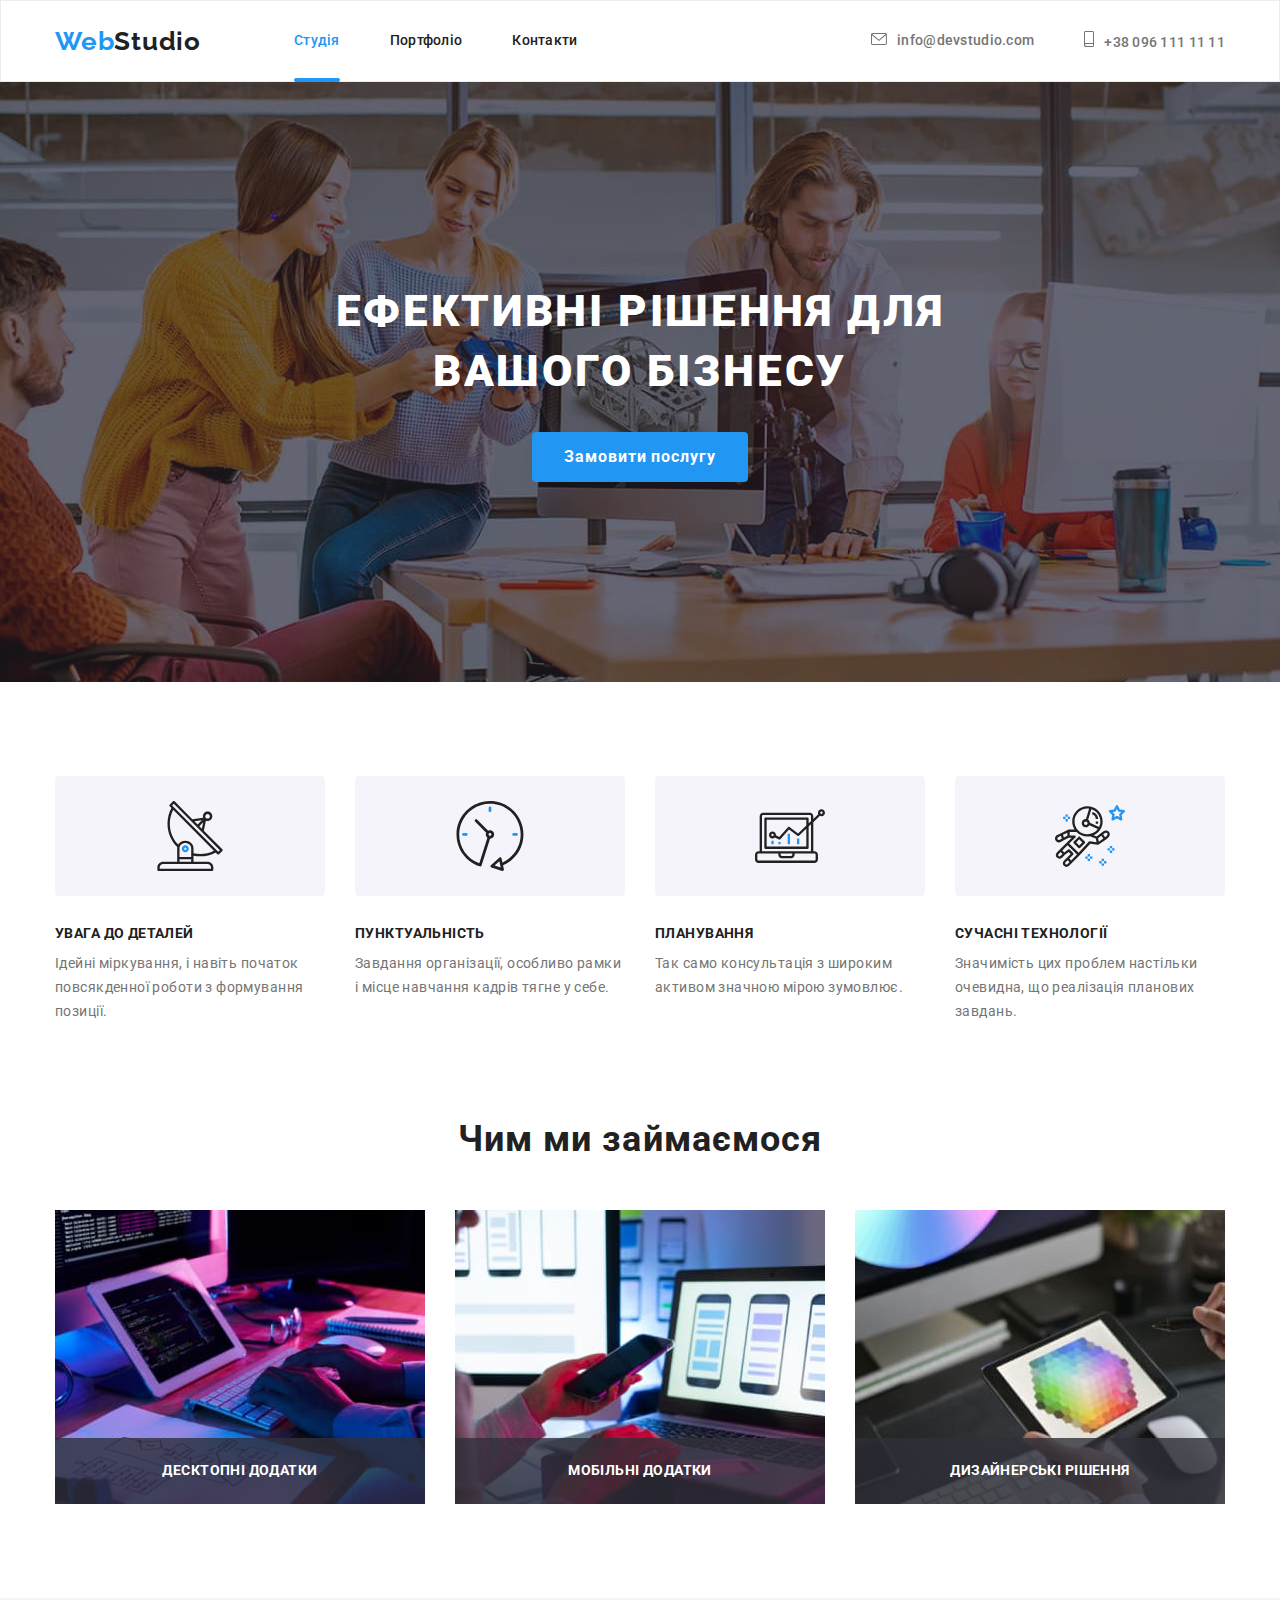
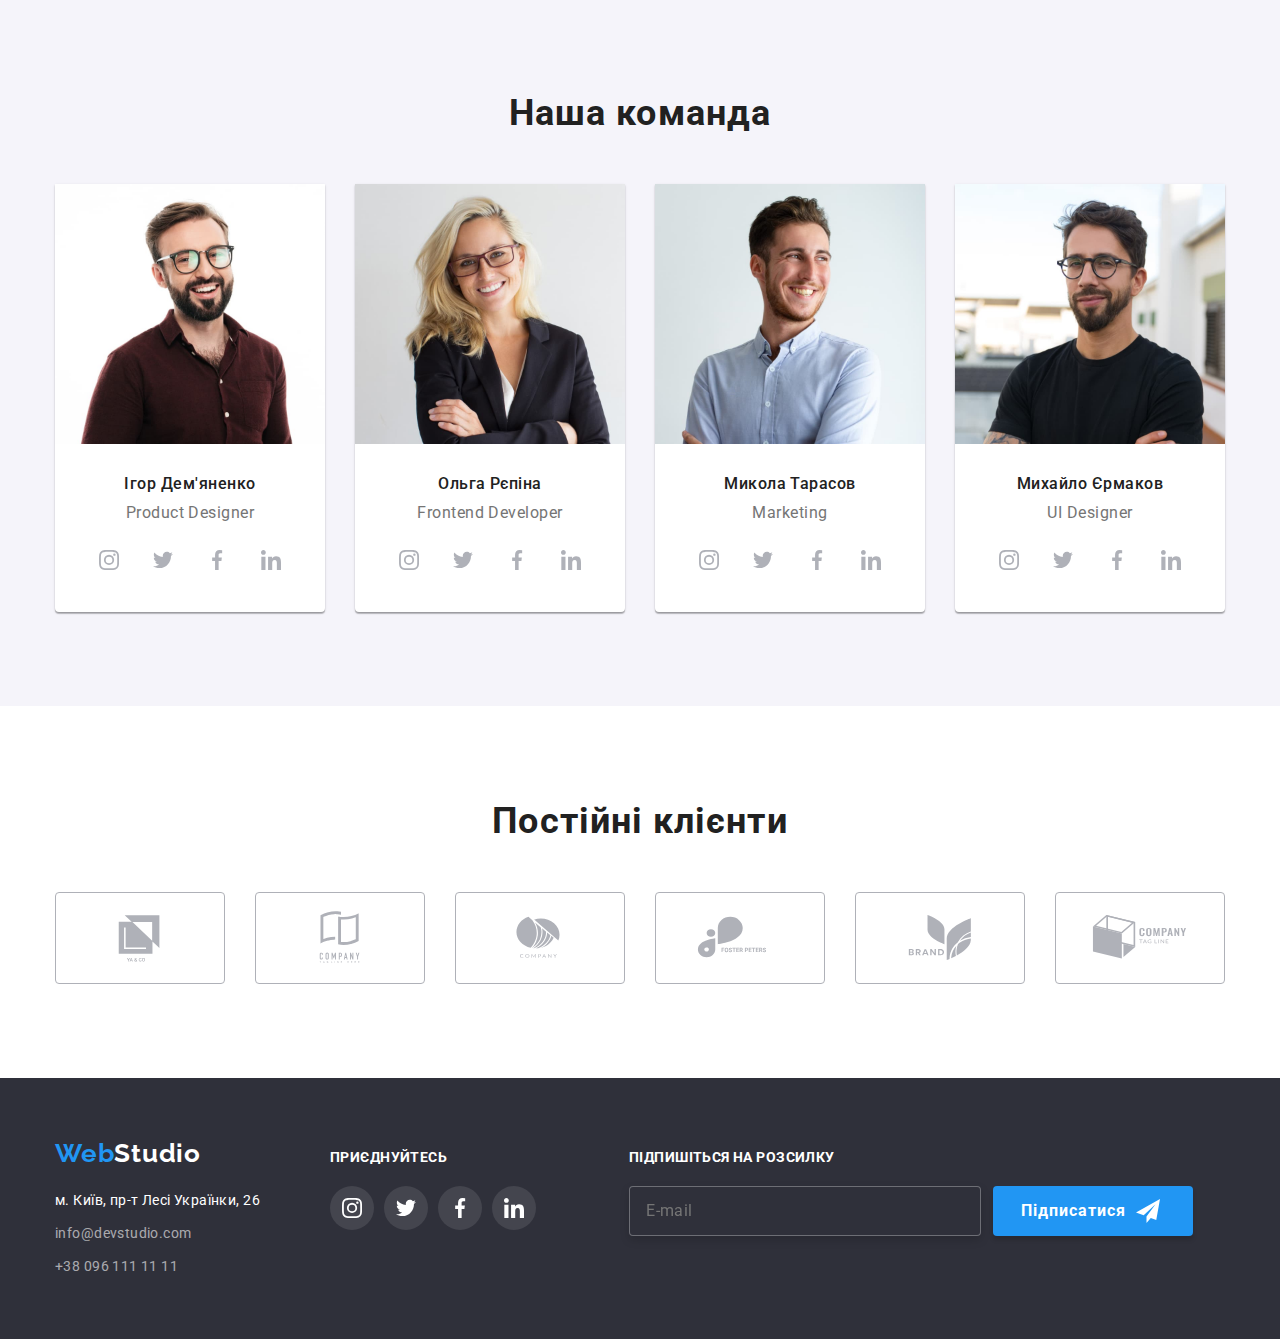
==== index.html @ faf0a17a "Зробив клонуванння 6" ====
<!DOCTYPE html>
<html lang="en">

<head>
  <meta charset="UTF-8" />
  <meta http-equiv="X-UA-Compatible" content="IE=edge" />
  <meta name="viewport" content="width=he, initial-scale=1.0" />
  <title>WebStudio</title>
  <link rel="preconnect" href="https://fonts.googleapis.com" />
  <link rel="preconnect" href="https://fonts.gstatic.com" crossorigin />
  <link href="https://fonts.googleapis.com/css2?family=Raleway:wght@700&family=Roboto:wght@400;500;700;900&display=swap"
    rel="stylesheet" />
  <link rel="stylesheet"
    href="https://cdnjs.cloudflare.com/ajax/libs/modern-normalize/1.1.0/modern-normalize.min.css" />
  <link rel="stylesheet" href="./css/styles.css" />
</head>

<body>
  <!--Шапка-->
  <header>
    <div class="container main">
      <nav class="main-naf">
        <a href="./index.html" class="logo">Web<span class="stydio">Studio</span> </a>
        <ul class="site-nav">
          <li class="item"><a href="./index.html" class="link current">Студія</a></li>
          <li class="item"><a href="./portfolio.html" class="link">Портфоліо</a></li>
          <li class="item"><a href="#" class="link">Контакти</a></li>
        </ul>
      </nav>
      <ul class="contacts-nav">
        <li class="item">
          <a href="mailto:info@devstudio.com" class="contact-link"><svg class="icon-header" width="16" height="12">
              <use href="./images/icons/icons.svg#icon-email"></use>
            </svg>info@devstudio.com</a>
        </li>
        <li class="item">
          <a href="tel:+380961111111" class="contact-link"><svg class="icon-header" width="10" height="16">
              <use href="./images/icons/icons.svg#icon-smartphone"></use>
            </svg>+38 096 111 11 11</a>
        </li>
      </ul>
    </div>
  </header>
  <!-- Контент -->
  <main class="">
    <!--Банер-->
    <section class="hero">
      <div class="container">
        <h1 class="baner-title">Ефективні рішення для вашого бізнесу</h1>
        <button class="baner-button pointer" data-modal-open type="button">Замовити послугу</button>
        <!-- Модальне вікно -->
        <div class="backdrop is-hidden" data-modal>
          <div class="modal">
            <button class="button-close pointer" data-modal-close><svg class="icon-close" width="18" height="18">
                <use href=" ./images/icons/icons.svg#icon-close"></use>
              </svg></button>
            <h2 class="form-name">Залиште свої дані, ми вам передзвонимо</h2>
            <form class="form-modal">
              <div class="form-field">
                <label for="name">Ім'я</label>
                <div>
                  <input class="modal-input" type="text" name="name" id="name">
                  <svg class="form-icon" width="18" height="18">
                    <use href="./images/icons/icons.svg#icon-persona"></use>
                  </svg>
                </div>
              </div>
              <div class="form-field">
                <label for="tel">Телефон</label>
                <div>
                  <input class="modal-input" type="tel" name="tel" id="tel">
                  <svg class="form-icon" width="18" height="18">
                    <use href="./images/icons/icons.svg#icon-phone2"></use>
                  </svg>
                </div>
              </div>
              <div class="form-field">
                <label for="email">Пошта</label>
                <div>
                  <input class="modal-input" type="email" name="email" id="email">
                  <svg class="form-icon" width="18" height="18">
                    <use href="./images/icons/icons.svg#icon-email2"></use>
                  </svg>
                </div>
              </div>
              <div class="form-comment">
                <label for="comment">Коментар</label>
                <textarea class="modal-input" name="comment" id="comment" cols="30" rows="10"
                  placeholder="Введіть текст"></textarea>
              </div>
              <div class="check check-line">
                <input class="visually-hidden" type="checkbox" name="checkbox" id="checkbox">
                <label class="checkbox" for="checkbox">
                  <span class="icon-wrapper">
                    <svg class="agree-icon" width="15" height="14">
                      <use href="./images/icons/icons.svg#icon-check"></use>
                    </svg>
                  </span>
                  <span class="pointer">Погоджуюся з розсилкою та приймаю <a href="#">Умови договору</a></span></label>
              </div>

              <button class="form-button pointer" type="submit">Відправити</button>

            </form>
          </div>
        </div>

      </div>
    </section>
    <!--Наші переваги-->
    <section class="section">
      <div class="container">
        <h2 class="visually-hidden">Наші переваги</h2>
        <ul class="section-list">
          <li class="item">
            <div class="icon">
              <svg class="icon-imeg">
                <use href="./images/icons/icons.svg#icon-antenna"></use>
              </svg>
            </div>
            <h3 class="title">УВАГА ДО ДЕТАЛЕЙ</h3>
            <p class="options">
              Ідейні міркування, і навіть початок повсякденної роботи з формування позиції.
            </p>
          </li>
          <li class="item">
            <div class="icon">
              <svg class="icon-imeg">
                <use href="./images/icons/icons.svg#icon-clock"></use>
              </svg>
            </div>
            <h3 class="title">ПУНКТУАЛЬНІСТЬ</h3>
            <p class="options">
              Завдання організації, особливо рамки і місце навчання кадрів тягне у себе.
            </p>
          </li>
          <li class="item">
            <div class="icon">
              <svg class="icon-imeg">
                <use href="./images/icons/icons.svg#icon-diagram"></use>
              </svg>
            </div>
            <h3 class="title">ПЛАНУВАННЯ</h3>
            <p class="options">Так само консультація з широким активом значною мірою зумовлює.</p>
          </li>
          <li class="item">
            <div class="icon">
              <svg class="icon-imeg">
                <use href="./images/icons/icons.svg#icon-astronaut"></use>
              </svg>
            </div>
            <h3 class="title">СУЧАСНІ ТЕХНОЛОГІЇ</h3>
            <p class="options">
              Значимість цих проблем настільки очевидна, що реалізація планових завдань.
            </p>
          </li>
        </ul>
      </div>
    </section>
    <!--Чим ми займаємося-->
    <section class="work container">
      <h2 class="work-title">Чим ми займаємося</h2>
      <ul class="work-list">
        <li class="item">
          <div class="item-img">
            <img class="img-box" src="./images/box/box-1.jpg" alt="Десктопні додатки" width="370" />
            <h3 class="item-name">Десктопні додатки</h3>
          </div>
        </li>
        <li class="item">
          <div class="item-img">
            <img src="./images/box/box-2.jpg" alt="Мобільні додатки" width="370" />
            <h3 class="item-name">Мобільні додатки</h3>
          </div>
        </li>
        <li class="item">
          <div class="item-img">
            <img src="./images/box/box-3.jpg" alt="Дизайнерські рішення" width="370" />
            <h3 class="item-name">Дизайнерські рішення</h3>
          </div>
        </li>
      </ul>
    </section>
    <!--Наша команда-->
    <section class="section command-color">
      <div class="container">
        <h2 class="command-title">Наша команда</h2>
        <ul class="command-list">
          <li class="item">
            <img src="./images/foto/foto-1.jpg" alt="Ігор Дем'яненко" width="300" />
            <div class="content">
              <h3 class="surname-title">Ігор Дем'яненко</h3>
              <p class="position">Product Designer</p>
            </div>
            <ul class="social-icons">
              <li><a class="social-link" href="#"><svg class="icon-social" width="20" height="20">
                    <use href=" ./images/icons/icons.svg#icon-instagram"></use>
                  </svg>
                </a></li>
              <li><a class="social-link" href="#"><svg class="icon-social" width="20" height="20">
                    <use href="./images/icons/icons.svg#icon-twitter"></use>
                  </svg></a></li>
              <li><a class="social-link" href="#">
                  <svg class="icon-social" width="20" height="20">
                    <use href="./images/icons/icons.svg#icon-facebook"></use>
                  </svg>
                </a></li>
              <li><a class="social-link" href="#"><svg class="icon-social" width="20" height="20">
                    <use href="./images/icons/icons.svg#icon-linkedin"></use>
                  </svg></a></li>
            </ul>
          </li>
          <li class="item">
            <img src="./images/foto/foto-2.jpg" alt="Ольга Рєпіна" width="300" />
            <div class="content">
              <h3 class="surname-title">Ольга Рєпіна</h3>
              <p class="position">Frontend Developer</p>
            </div>
            <ul class="social-icons">
              <li><a class="social-link" href="#"><svg class="icon-social" width="20" height="20">
                    <use href=" ./images/icons/icons.svg#icon-instagram"></use>
                  </svg>
                </a></li>
              <li><a class="social-link" href="#"><svg class="icon-social" width="20" height="20">
                    <use href="./images/icons/icons.svg#icon-twitter"></use>
                  </svg></a></li>
              <li><a class="social-link" href="#">
                  <svg class="icon-social" width="20" height="20">
                    <use href="./images/icons/icons.svg#icon-facebook"></use>
                  </svg>
                </a></li>
              <li><a class="social-link" href="#"><svg class="icon-social" width="20" height="20">
                    <use href="./images/icons/icons.svg#icon-linkedin"></use>
                  </svg></a></li>
            </ul>
          </li>
          <li class="item">
            <img src="./images/foto/foto-3.jpg" alt="Микола Тарасов" width="300" />
            <div class="content">
              <h3 class="surname-title">Микола Тарасов</h3>
              <p class="position">Marketing</p>
            </div>
            <ul class="social-icons">
              <li>
                <a class="social-link" href="#">
                  <svg class="icon-social" width="20" height="20">
                    <use href=" ./images/icons/icons.svg#icon-instagram"></use>
                  </svg>
                </a>
              </li>
              <li><a class="social-link" href="#"><svg class="icon-social" width="20" height="20">
                    <use href="./images/icons/icons.svg#icon-twitter"></use>
                  </svg></a></li>
              <li><a class="social-link" href="#">
                  <svg class="icon-social" width="20" height="20">
                    <use href="./images/icons/icons.svg#icon-facebook"></use>
                  </svg>
                </a></li>
              <li><a class="social-link" href="#"><svg class="icon-social" width="20" height="20">
                    <use href="./images/icons/icons.svg#icon-linkedin"></use>
                  </svg></a></li>
            </ul>
          </li>
          <li class="item">
            <img src="./images/foto/foto-4.jpg" alt="Михайло Єрмаков" width="300" />
            <div class="content">
              <h3 class="surname-title">Михайло Єрмаков</h3>
              <p class="position">UI Designer</p>
            </div>
            <ul class="social-icons">
              <li><a class="social-link" href="#"><svg class="icon-social" width="20" height="20">
                    <use href=" ./images/icons/icons.svg#icon-instagram"></use>
                  </svg>
                </a></li>
              <li><a class="social-link" href="#"><svg class="icon-social" width="20" height="20">
                    <use href="./images/icons/icons.svg#icon-twitter"></use>
                  </svg></a></li>
              <li><a class="social-link" href="#">
                  <svg class="icon-social" width="20" height="20">
                    <use href="./images/icons/icons.svg#icon-facebook"></use>
                  </svg>
                </a></li>
              <li><a class="social-link" href="#"><svg class="icon-social" width="20" height="20">
                    <use href="./images/icons/icons.svg#icon-linkedin"></use>
                  </svg></a></li>
            </ul>
          </li>
        </ul>
      </div>
    </section>
    <!-- Постійні клієнти -->
    <section class="container">
      <div class="section">
        <h2 class="client">Постійні клієнти</h2>
        <ul class="client-icons">
          <li class="client-section">
            <a class="client-link" href="#">
              <svg class="icon-client">
                <use href="./images/icons/icons.svg#icon-group1"></use>
              </svg>
            </a>
          </li>
          <li class="client-section">
            <a class="client-link" href="#">
              <svg class="icon-client">
                <use href="./images/icons/icons.svg#icon-group2"></use>
              </svg>
            </a>
          </li>
          <li class="client-section">
            <a class="client-link" href="#">
              <svg class="icon-client">
                <use href="./images/icons/icons.svg#icon-group3"></use>
              </svg>
            </a>
          </li>
          <li class="client-section">
            <a class="client-link" href="#">
              <svg class="icon-client">
                <use href="./images/icons/icons.svg#icon-group4"></use>
              </svg>
            </a>
          </li>
          <li class="client-section">
            <a class="client-link" href="#">
              <svg class="icon-client">
                <use href="./images/icons/icons.svg#icon-group5"></use>
              </svg>
            </a>
          </li>
          <li class="client-section">
            <a class="client-link" href="#">
              <svg class="icon-client">
                <use href="./images/icons/icons.svg#icon-group6"></use>
              </svg>
            </a>
          </li>
        </ul>
      </div>
    </section>
  </main>
  <!--Підвал-->
  <footer>
    <div class="container">
      <div class="box-footer">
        <div>
          <a href="./index.html" class="logo-footer">Web<span class="stydio-footer">Studio<span></a>
          <address>
            <ul class="address-nav">
              <li class="addres-https">
                <a href="https://goo.gl/maps/YAiDTw7QHnEAMbG56" target="_blank" rel="noopener noreferrer nofollow"
                  class="link">м.
                  Київ, пр-т Лесі Українки, 26</a>
              </li>
              <li class="mail">
                <a href="mailto:info@devstudio.com" class="nav-link">info@devstudio.com</a>
              </li>
              <li class="tel">
                <a href="tel:+380961111111" class="nav-link">+38 096 111 11 11</a>
              </li>
            </ul>
          </address>
        </div>
        <div class="box-social">
          <h2 class="social-footer">приєднуйтесь</h2>
          <ul class="footer-social-icons">
            <li><a class="footer-social-link" href="#"><svg class="footer-icon-social" width="20" height="20">
                  <use href=" ./images/icons/icons.svg#icon-instagram"></use>
                </svg>
              </a></li>
            <li><a class="footer-social-link" href="#"><svg class="footer-icon-social" width="20" height="20">
                  <use href="./images/icons/icons.svg#icon-twitter"></use>
                </svg></a></li>
            <li><a class="footer-social-link" href="#">
                <svg class="footer-icon-social" width="20" height="20">
                  <use href="./images/icons/icons.svg#icon-facebook"></use>
                </svg>
              </a></li>
            <li><a class="footer-social-link" href="#"><svg class="footer-icon-social" width="20" height="20">
                  <use href="./images/icons/icons.svg#icon-linkedin"></use>
                </svg></a></li>
          </ul>
        </div>
        <div class="box-form">
          <h2 class="form-item">Підпишіться на розсилку</h2>
          <form class="footer-form-name">
            <label for="mail"></label>
            <input class="footer-form-label" type="email" name="mail" id="mail" placeholder="E-mail">
            <button type="submit" class="footer-form-button pointer">Підписатися
              <svg class="footer-form-icon">
                <use href="./images/icons/icons.svg#icon-send"></use>
              </svg>
            </button>
          </form>
        </div>
      </div>
    </div>
  </footer>
  <script src="./js/modal.js"></script>
</body>

</html>
---- css/styles.css ----
/* Вторинний колір тексту #212121 */
/* Основний колір тексту #757575 */
/* Колір тексту логотипу #2196F3   #000000 */
/* Колір меню навігації #212121 */
/* Колір активного посилання #2196F3 */
/* Колір Email, tel: background: #757575; */
/* Колір навігації Email, tel: background: #2196F3; */
/* Колір Email,tel: у footer rgba(255, 255, 255, 0.6) */
/* Колір білого тексту background: #FFFFFF; */
/* Основний колір фону #FFFFFF */

:root {
  --primary-text-color: #757575;
  --title-text-color: #212121;
  --h1-text-color: #ffffff;
  --accent-color: #2196f3;
  --logo-primary-text-color: #2196f3;
  --logo-title-text-color: #000000;
  --nav-primary-text-color: #212121;
  --email-tel-color-footer: rgba(255, 255, 255, 0.6);
  --primary-fon-color: #ffffff;
  --primary-color-footer: #2f303a;
}

/* index.html */

body {
  background-color: var(--primary-fon-color);
  color: var(--primary-text-color);
  font-family: roboto, sans-serif;
}

ul {
  padding: 0;
  margin: 0;
  list-style: none;
}

a {
  text-decoration: none;
}

img {
  display: block;
  max-width: 100%;
  height: auto;
}

.visually-hidden {
  position: absolute;
  white-space: nowrap;
  width: 1px;
  height: 1px;
  overflow: hidden;
  border: 0;
  padding: 0;
  clip: rect(0 0 0 0);
  clip-path: inset(50%);
  margin: -1px;
}

.container {
  margin-left: auto;
  margin-right: auto;
  width: 1200px;
  padding-left: 15px;
  padding-right: 15px;
}

.section {
  padding-top: 94px;
  padding-bottom: 94px;
}
/* Шапка */
header {
  border: 1px solid #ececec;
  background: #ffffff;
}
.main {
  display: flex;
  align-items: center;
}

.main-naf {
  display: flex;
  align-items: center;
}

.logo {
  font-family: Raleway;
  font-weight: 700;
  font-size: 26px;
  line-height: 1.19;
  letter-spacing: 0.03em;

  color: var(--logo-primary-text-color);
}
.stydio {
  color: var(--title-text-color);
}
.site-nav {
  display: flex;
  margin-left: 93px;
}
.site-nav .item + .item {
  margin-left: 50px;
}

.site-nav .link {
  display: block;
  font-weight: 500;
  font-size: 14px;
  line-height: 1.14;
  letter-spacing: 0.02em;
  padding-top: 32px;
  padding-bottom: 32px;

  color: #212121;
  transition: color 250ms cubic-bezier(0.4, 0, 0.2, 1);
}
.site-nav .link:hover,
.site-nav .link:focus {
  color: var(--accent-color);
}

.site-nav .link.current {
  color: var(--accent-color);
}

.link.current {
  position: relative;
}

.current::after {
  content: '';

  position: absolute;
  left: 0;
  bottom: -1px;

  display: block;
  width: 100%;
  height: 4px;
  background-color: var(--accent-color);
  border-radius: 2px;
}

.contacts-nav {
  display: flex;
  margin-left: auto;
}

.contacts-nav .item + .item {
  margin-left: 50px;
}

.contacts-nav a {
  font-weight: 500;
  font-size: 14px;
  line-height: 1.14;
  letter-spacing: 0.02em;

  color: var(--primary-text-color);

  transition: color 250ms cubic-bezier(0.4, 0, 0.2, 1);
}

.icon-header {
  margin-right: 10px;
  fill: currentColor;
  transition: fill 250ms cubic-bezier(0.4, 0, 0.2, 1);
}

.contact-link:hover,
.contact-link:focus {
  color: var(--accent-color);
  fill: var(--accent-color);
}

/* Банер */
.hero {
  /* background-color: var(--primary-color-footer); */
  padding-top: 200px;
  padding-bottom: 200px;
  text-align: center;

  max-width: 1600px;
  min-height: 600px;
  margin-left: auto;
  margin-right: auto;
  background-image: linear-gradient(to right, rgba(47, 48, 58, 0.4), rgba(47, 48, 58, 0.4)),
    url(../images/hiro.jpg);
  background-repeat: no-repeat;
  background-position: center;
  background-size: cover;
}

.baner .container {
  text-align: center;
  padding: 200px 0;
}
.baner-title {
  margin-top: 0;
  margin-bottom: 30px;

  margin-left: auto;
  margin-right: auto;
  width: 696px;
  height: 120px;
  left: 452px;
  top: 280px;

  font-weight: 900;
  font-size: 44px;
  line-height: 1.36;

  letter-spacing: 0.06em;
  text-align: center;
  text-transform: uppercase;

  color: var(--h1-text-color);
}
.baner-button {
  border-radius: 4px;
  padding: 10px 32px;
  min-width: 216px;
  text-align: center;
  border: none;

  font-family: 'Roboto';
  font-weight: 700;
  font-size: 16px;
  line-height: 1.87;
  letter-spacing: 0.06em;

  background-color: var(--accent-color);
  color: var(--h1-text-color);

  transition: background-color 250ms cubic-bezier(0.4, 0, 0.2, 1);
}
.baner-button:hover,
.baner-button:focus {
  background-color: #188ce8;
}

/* МОДАЛЬНЕ ВІКНО */

.backdrop {
  position: fixed;
  top: 0;
  left: 0;
  width: 100%;
  height: 100%;
  z-index: 2;

  background-color: rgba(0, 0, 0, 0.2);
  opacity: 1;
  transition: opacity 250ms cubic-bezier(0.4, 0, 0.2, 1);
}

.is-hidden {
  opacity: 0;
  pointer-events: none;
  visibility: hidden;
}

.is-hidden .modal {
  transform: scale(0.9) translate(-50%, -50%);
}

.modal {
  position: absolute;
  top: 50%;
  left: 50%;
  transform: scale(1) translate(-50%, -50%);

  height: 580px;
  width: 530px;

  background-color: var(--primary-fon-color);

  box-shadow: 0px 1px 3px rgba(0, 0, 0, 0.12), 0px 1px 1px rgba(0, 0, 0, 0.14),
    0px 2px 1px rgba(0, 0, 0, 0.2);
  border-radius: 4px;

  transition: transform 250ms cubic-bezier(0.4, 0, 0.2, 1);
}

.button-close {
  position: absolute;
  top: 8px;
  right: 8px;

  width: 30px;
  height: 30px;
  padding: 5px;
  border: 1px solid rgba(0, 0, 0, 0.1);
  border-radius: 50%;

  background-color: #ffffff;
}
.icon-close {
  display: flex;
  background-color: #ffffff;
  fill: #000000;
  transition: fill 250ms cubic-bezier(0.4, 0, 0.2, 1);
}

.icon-close:focus,
.icon-close:hover {
  fill: var(--accent-color);
}

.form-name {
  margin-top: 0;
  margin-bottom: 12px;
  padding-top: 40px;

  font-weight: 700;
  font-size: 20px;
  line-height: 1.15;
  text-align: center;
  letter-spacing: 0.03em;

  color: #212121;
}

textarea {
  resize: none;
  height: 120px;
  padding: 12px 15px;

  font-weight: 400;
  font-size: 16px;
  line-height: 1.17;
  letter-spacing: 0.01em;
}

.form-field input {
  padding-left: 42px;
  height: 40px;
  width: 448px;
}

.form-field {
  position: relative;
  display: flex;
  flex-direction: column;
  margin-bottom: 10px;
  margin-left: 40px;
  margin-right: 40px;
}

.form-field label {
  margin-top: 0;
  margin-bottom: 0;

  margin-bottom: 4px;
  font-weight: 400;
  font-size: 12px;
  line-height: 1.16;
  text-align: left;

  letter-spacing: 0.01em;

  color: #757575;
}

.form-field ~ .form-icon {
  fill: var(--accent-color);
}
.form-comment {
  display: flex;
  flex-direction: column;
  margin-bottom: 20px;
  margin-left: 40px;
  margin-right: 40px;
}

.form-comment label {
  margin-top: 0;
  margin-bottom: 0;

  margin-bottom: 4px;
  font-weight: 400;
  font-size: 12px;
  line-height: 1.16;
  text-align: left;

  letter-spacing: 0.01em;

  color: #757575;
}

.check label {
  padding-top: 0;
  padding-bottom: 0;

  font-size: 14px;
  line-height: 1.71;

  letter-spacing: 0.03em;

  color: #757575;
}

.check a {
  padding-top: 0;
  padding-bottom: 0;

  font-size: 14px;
  line-height: 1.71;

  letter-spacing: 0.03em;
  text-decoration-line: underline;

  color: #2196f3;
}

.form-button {
  min-width: 200px;
  height: 50px;
  border: none;

  font-weight: 700;
  font-size: 16px;
  line-height: 1.88;

  letter-spacing: 0.06em;

  color: #ffffff;

  background: #2196f3;
  box-shadow: 0px 4px 4px rgba(0, 0, 0, 0.15);
  border-radius: 4px;

  transition: background-color 250ms cubic-bezier(0.4, 0, 0.2, 1);
}

.form-button:hover,
.form-button:focus {
  background: #188ce8;
}

.form-icon {
  display: inline-block;
  position: absolute;
  top: 50%;
  left: 12px;
  fill: #212121;
}

.modal-input:focus ~ .form-icon {
  fill: var(--accent-color);
}

.modal-input {
  outline-style: none;
  border: 1px solid rgba(33, 33, 33, 0.2);
  border-radius: 4px;
}

.modal-input:focus {
  border: 1px solid var(--accent-color);
}

.check-line {
  margin-bottom: 30px;
  margin-left: 51px;
  text-align: left;
}

.checkbox {
  display: flex;
  align-items: center;
}

.checkbox .icon-wrapper {
  display: flex;
  align-items: center;
  justify-content: center;
  width: 16px;
  height: 15px;
  margin-right: 8px;

  border: 2px solid #000000;
  border-radius: 2px;
}

.checkbox .agree-icon {
  fill: transparent;
}

.check-line input:checked + .checkbox .icon-wrapper {
  background-color: var(--accent-color);
  border: none;
}

.check-line input:checked + .checkbox .agree-icon {
  fill: var(--primary-fon-color);
}

/* Наші переваги */
.title {
  margin-top: 0;
  margin-bottom: 10px;
}
.section-list {
  display: flex;

  font-size: 14px;
  line-height: 1.71;
  letter-spacing: 0.03em;
}

.section-list .item + .item {
  margin-left: 30px;
}

.icon {
  margin-bottom: 30px;

  display: flex;
  width: 270px;
  height: 120px;
  align-items: center;
  justify-content: center;

  background: #f5f4fa;
  border-radius: 4px;
}

.icon-imeg {
  width: 70px;
  height: 70px;
}

.section-title,
.title {
  font-weight: 700;
  font-size: 14px;
  line-height: 1.14;
  letter-spacing: 0.03em;

  color: var(--title-text-color);
}

.section-title,
.options {
  margin-top: 0;
  margin-bottom: 0;

  font-size: 14px;
  line-height: 1.71;
  letter-spacing: 0.03em;
}

/* Чим ми займаємось */

.work {
  padding-bottom: 94px;
}

.work-title {
  margin-top: 0;
  margin-bottom: 50px;

  font-weight: 700;
  font-size: 36px;
  line-height: 1.17;
  text-align: center;
  letter-spacing: 0.03em;

  color: var(--nav-primary-text-color);
}

.work-list {
  display: flex;
}

.work-list .item + .item {
  margin-left: 30px;
}

.item-img {
  position: relative;
  justify-content: space-between;
  z-index: 1;
}

.item-name {
  margin-top: 0;
  margin-bottom: 0;
  padding-top: 25px;
  padding-bottom: 25px;
  width: 370px;

  position: absolute;
  bottom: 0;
  right: 0;

  font-weight: 700;
  font-size: 14px;
  line-height: 1.14;
  text-align: center;
  letter-spacing: 0.03em;
  text-transform: uppercase;

  background-color: rgba(47, 48, 58, 0.8);
  color: var(--h1-text-color);
}

/* Наша команда */

.command-color {
  background-color: #f5f4fa;
}

.command-title {
  margin-top: 0;
  margin-bottom: 50px;

  font-weight: 700;
  font-size: 36px;
  line-height: 1.17;
  text-align: center;
  letter-spacing: 0.03em;

  color: var(--title-text-color);
}
.surname-title {
  margin-top: 0;
  margin-bottom: 10px;

  font-weight: 500;
  font-size: 16px;
  line-height: 1.19;
  text-align: center;
  letter-spacing: 0.03em;

  color: var(--nav-primary-text-color);
}

.command-list {
  display: flex;
}
.command-list .item + .item {
  margin-left: 30px;
}

.command-list .item {
  box-shadow: 0px 1px 3px rgba(0, 0, 0, 0.12), 0px 1px 1px rgba(0, 0, 0, 0.14),
    0px 2px 1px rgba(0, 0, 0, 0.2);
  border-radius: 0px 0px 4px 4px;

  background: var(--primary-fon-color);
}

.content {
  padding-top: 30px;
  padding-left: 10px;

  padding-right: 10px;
}

.position {
  margin-top: 0;
  margin-bottom: 16px;

  font-size: 16px;
  line-height: 1.19;
  text-align: center;
  letter-spacing: 0.03em;
}

.social-icons {
  display: flex;
  justify-content: space-between;
  padding-left: 32px;
  padding-right: 32px;
  padding-bottom: 30px;
}

.social-link {
  display: flex;
  justify-content: center;
  align-items: center;

  width: 44px;
  height: 44px;
  border-radius: 50%;
  color: #afb1b8;

  transition: background-color 250ms cubic-bezier(0.4, 0, 0.2, 1),
    color 250ms cubic-bezier(0.4, 0, 0.2, 1);
}

.social-link:hover,
.social-link:focus {
  background-color: var(--accent-color);
  color: var(--primary-fon-color);
}

.icon-social {
  fill: currentColor;
}

/* Постійні клієнти */

.client {
  margin-top: 0;
  margin-bottom: 50px;

  font-weight: 700;
  font-size: 36px;
  line-height: 1.17;
  text-align: center;
  letter-spacing: 0.03em;

  color: var(--nav-primary-text-color);
}

.client-link {
  display: flex;
  align-items: center;
  justify-content: center;

  width: 170px;
  height: 92px;
  fill: #afb1b8;
  border: 1px solid #afb1b8;
  border-radius: 4px;

  transition: border 250ms cubic-bezier(0.4, 0, 0.2, 1);
}

.client-link:hover,
.client-link:focus {
  fill: #2196f3;
  border: 1px solid var(--accent-color);
}

.icon-client {
  width: 106px;
  height: 66px;
  transition: fill 250ms cubic-bezier(0.4, 0, 0.2, 1);
}

.client-icons {
  display: flex;
  justify-content: space-between;
}

/* Підвал */
footer {
  background-color: #2f303a;
  padding-top: 60px;
  padding-bottom: 60px;
}

.box-footer {
  display: flex;
  align-items: baseline;
}

.logo-footer {
  display: block;
  margin-bottom: 20px;

  font-family: Raleway;
  font-weight: 700;
  font-size: 26px;
  line-height: 1.19;
  letter-spacing: 0.03em;

  color: var(--logo-primary-text-color);
}

.stydio-footer {
  color: var(--h1-text-color);
}

.address-nav .link {
  font-family: 'Roboto';
  font-size: 14px;
  line-height: 1.71;
  letter-spacing: 0.03em;
  font-style: initial;

  color: var(--h1-text-color);

  transition: color 250ms cubic-bezier(0.4, 0, 0.2, 1);
}

.address-nav .link:hover,
.address-nav .link:focus {
  color: var(--accent-color);
}

.addres-https {
  margin-top: 0;
  margin-bottom: 9px;
}
.mail {
  margin-top: 0;
  margin-bottom: 9px;
}

.tel {
  margin-top: 0;
  margin-bottom: 0px;
}

.nav-link {
  font-family: 'Roboto';
  font-size: 14px;
  line-height: 1.71;
  letter-spacing: 0.03em;
  font-style: initial;

  color: rgba(255, 255, 255, 0.6);

  transition: color 250ms cubic-bezier(0.4, 0, 0.2, 1);
}
.nav-link:hover,
.nav-link:focus {
  color: var(--accent-color);
}

/* Приєднуйтесь */

.box-social {
  margin-left: 70px;
}

.social-footer {
  margin-top: 0;
  margin-bottom: 20px;

  font-weight: 700;
  font-size: 14px;
  line-height: 1.14;
  letter-spacing: 0.03em;
  text-transform: uppercase;
  color: var(--primary-fon-color);
}

.footer-social-icons {
  display: flex;
  justify-content: space-between;
}

.footer-social-icons li + li {
  margin-left: 10px;
}

.footer-social-link {
  display: flex;
  justify-content: center;
  align-items: center;
  width: 44px;
  height: 44px;
  border-radius: 50%;
  color: var(--primary-fon-color);
  background-color: rgba(255, 255, 255, 0.1);

  transition: background-color 250ms cubic-bezier(0.4, 0, 0.2, 1);
}

.footer-social-link:hover,
.footer-social-link:focus {
  background-color: var(--accent-color);
  color: var(--primary-fon-color);
}

.footer-icon-social {
  fill: currentColor;
}

/* Форма в футері */

.box-form {
  display: block;
  margin-left: 93px;
}

.footer-form-name {
  display: flex;
}

.footer-form-label {
  margin-top: 0;
  margin-bottom: 0;
  padding-left: 16px;
  width: 352px;

  font-size: 16px;
  line-height: 1.25;

  letter-spacing: 0.03em;

  color: var(--h1-text-color);

  outline: none;
  background: #2f303a;
  border: 1px solid rgba(255, 255, 255, 0.3);
  filter: drop-shadow(0px 4px 4px rgba(0, 0, 0, 0.15));
  border-radius: 4px;

  transition: border 250ms cubic-bezier(0.4, 0, 0.2, 1);
}

.footer-form-label:hover,
.footer-form-label:focus {
  border: 1px solid var(--accent-color);
}

.footer-form-label placeholder {
  font-size: 16px;
  line-height: 1.25;

  letter-spacing: 0.03em;

  color: rgba(255, 255, 255, 0.6);
}

.form-item {
  margin-top: 0;
  margin-bottom: 20px;

  font-weight: 700;
  font-size: 14px;
  line-height: 1.14;
  letter-spacing: 0.03em;
  text-transform: uppercase;

  color: #ffffff;
}

.footer-form-button {
  align-items: center;
  display: flex;

  margin-top: 0;
  margin-bottom: 0;
  margin-left: 12px;
  min-width: 200px;

  padding: 10px 28px;

  border: none;

  font-weight: 700;
  font-size: 16px;
  line-height: 1.9;

  align-items: center;
  text-align: center;
  letter-spacing: 0.06em;

  color: #ffffff;
  background: #2196f3;
  box-shadow: 0px 4px 4px rgba(0, 0, 0, 0.15);
  border-radius: 4px;
}

.footer-form-icon {
  margin-left: 10px;
  width: 24px;
  height: 24px;
}

/* portfolio.html */
.portfolio {
  padding-top: 94px;
  padding-bottom: 94px;
}

.portfolio .button {
  border: none;
  border-radius: 4px;
  padding: 6px 22px;
  min-width: 73px;

  font-weight: 500;
  font-size: 16px;
  line-height: 1.63;
  letter-spacing: 0.03em;

  background-color: #f5f4fa;
  color: var(--nav-primary-text-color);

  transition: color 250ms cubic-bezier(0.4, 0, 0.2, 1),
    background-color 250ms cubic-bezier(0.4, 0, 0.2, 1),
    box-shadow 250ms cubic-bezier(0.4, 0, 0.2, 1);
}
.button-container {
  display: flex;
  margin-bottom: 34px;
  justify-content: center;
}

.button-container li + li {
  margin-left: 8px;
}

.portfolio .button:hover,
.portfolio .button:focus {
  background-color: var(--accent-color);
  color: var(--h1-text-color);
  box-shadow: 0px 1px 1px rgba(0, 0, 0, 0.12), 0px 4px 4px rgba(0, 0, 0, 0.06),
    1px 4px 6px rgba(0, 0, 0, 0.16);
}
.pointer {
  cursor: pointer;
}

.flex-container {
  display: flex;
  flex-wrap: wrap;
}

.portfolio-element:not(:nth-child(3n)) {
  margin-right: 30px;
}

.portfolio-element:not(:nth-last-child(-n + 3)) {
  margin-bottom: 30px;
}

.portfolio-item {
  display: block;
  transition: box-shadow 250ms cubic-bezier(0.4, 0, 0.2, 1);
}

.portfolio-item-box {
  position: relative;
  overflow: hidden;
}
.portfolio-item:hover .portfolio-ofrlay,
.portfolio-item:focus .portfolio-ofrlay {
  transform: translateY(0);
  opacity: 1;
}

.portfolio-ofrlay {
  position: absolute;

  top: 0;
  left: 0;
  width: 100%;
  height: 100%;
  background-color: rgba(33, 150, 243, 0.9);

  transform: translateY(100%);
  transition: transform 250ms cubic-bezier(0.4, 0, 0.2, 1);
}

.portfolio-item-link {
  display: flex;
  position: absolute;

  top: 50%;
  left: 50%;
  transform: translate(-50%, -50%);
  display: flex;

  margin-top: 0;
  margin-bottom: 0;
  width: 370px;
  height: 294px;
  padding-top: 63px;
  padding-left: 24px;
  padding-bottom: 63px;
  padding-right: 24px;

  font-size: 18px;
  line-height: 1.6;
  letter-spacing: 0.03em;

  color: var(--h1-text-color);
}

.portfolio-item:hover,
.portfolio-item:focus {
  opacity: 1;
  box-shadow: 0px 1px 1px rgba(0, 0, 0, 0.12), 0px 4px 4px rgba(0, 0, 0, 0.06),
    1px 4px 6px rgba(0, 0, 0, 0.16);
}

.section-portfolio {
  padding: 20px 24px;

  border-left: 1px solid #eeeeee;
  border-bottom: 1px solid #eeeeee;
  border-right: 1px solid #eeeeee;
}

.portfolio-title {
  margin-top: 0;
  margin-bottom: 4px;

  font-weight: 700;
  font-size: 18px;
  line-height: 2;
  letter-spacing: 0.06em;

  color: var(--nav-primary-text-color);
}

.portfolio-name {
  margin-top: 0;
  margin-bottom: 0;

  font-size: 16px;
  line-height: 1.88;
  letter-spacing: 0.03em;

  color: var(--primary-text-color);
}
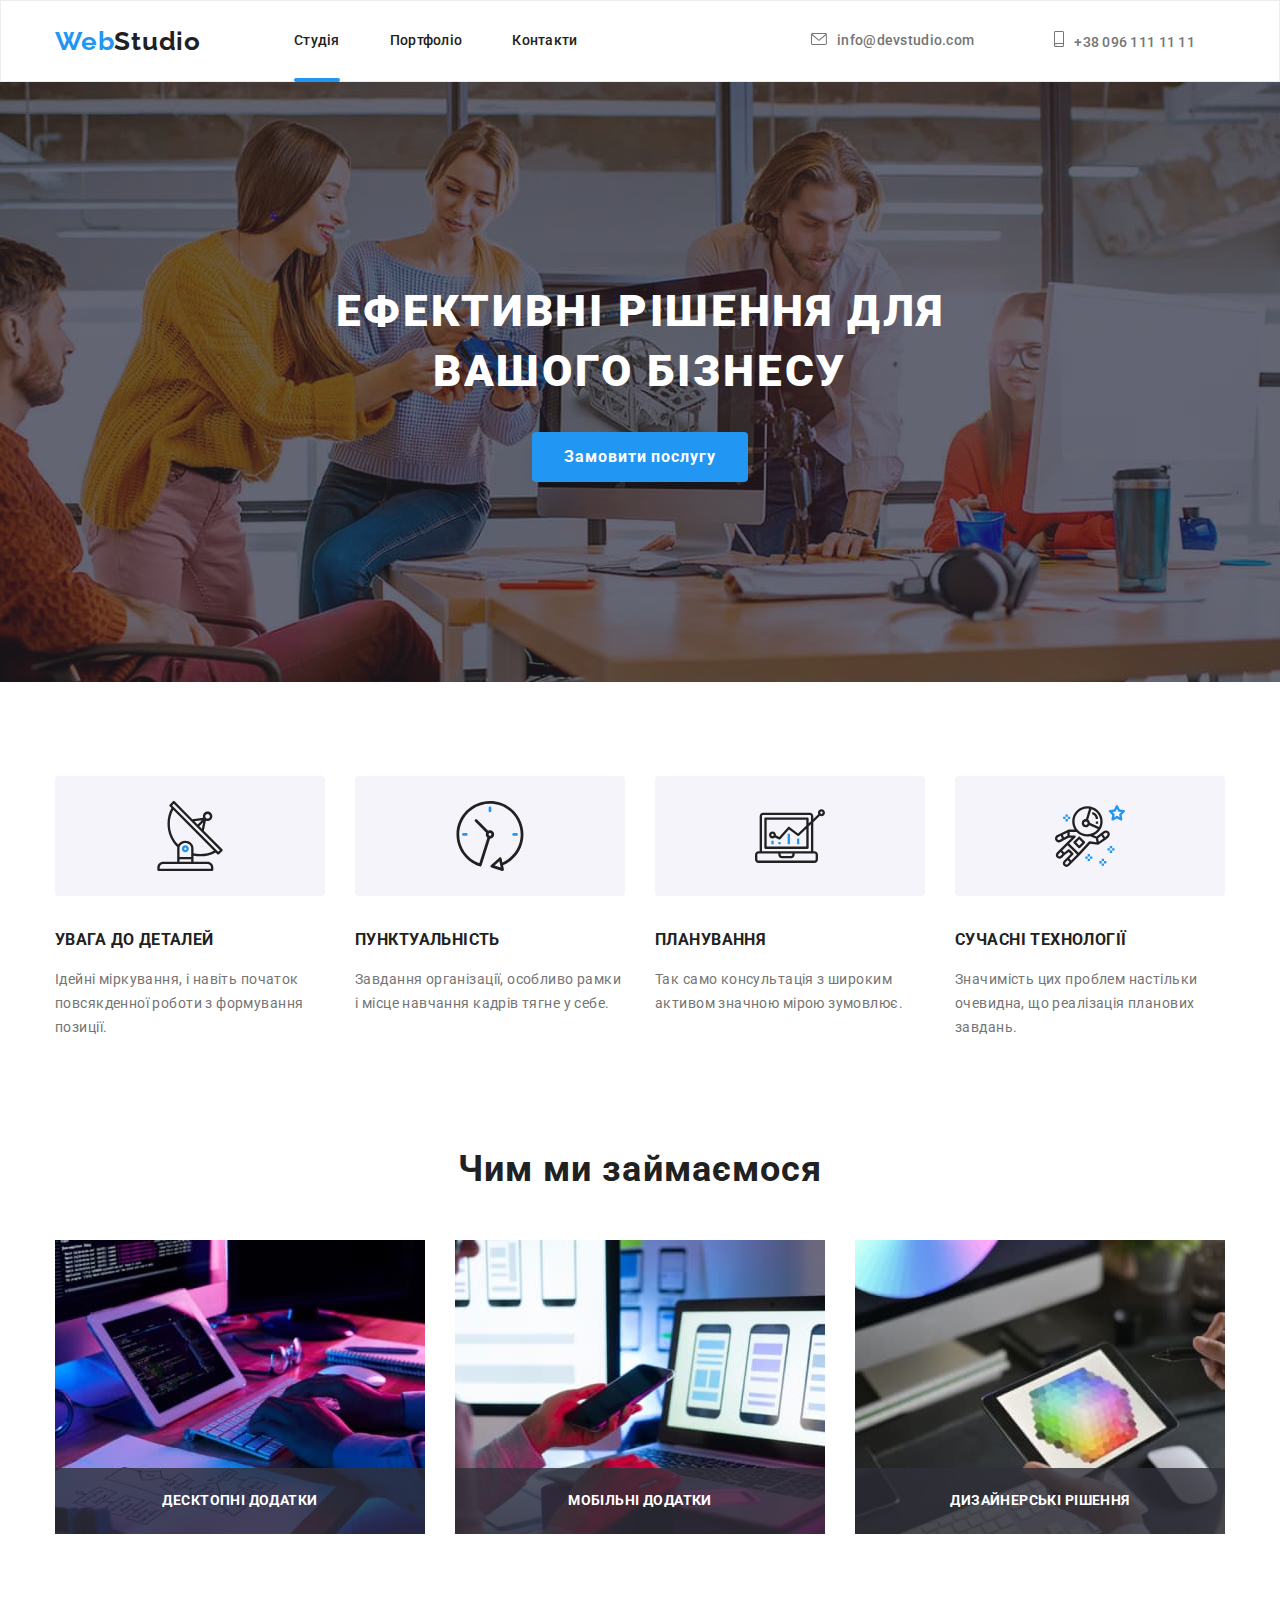
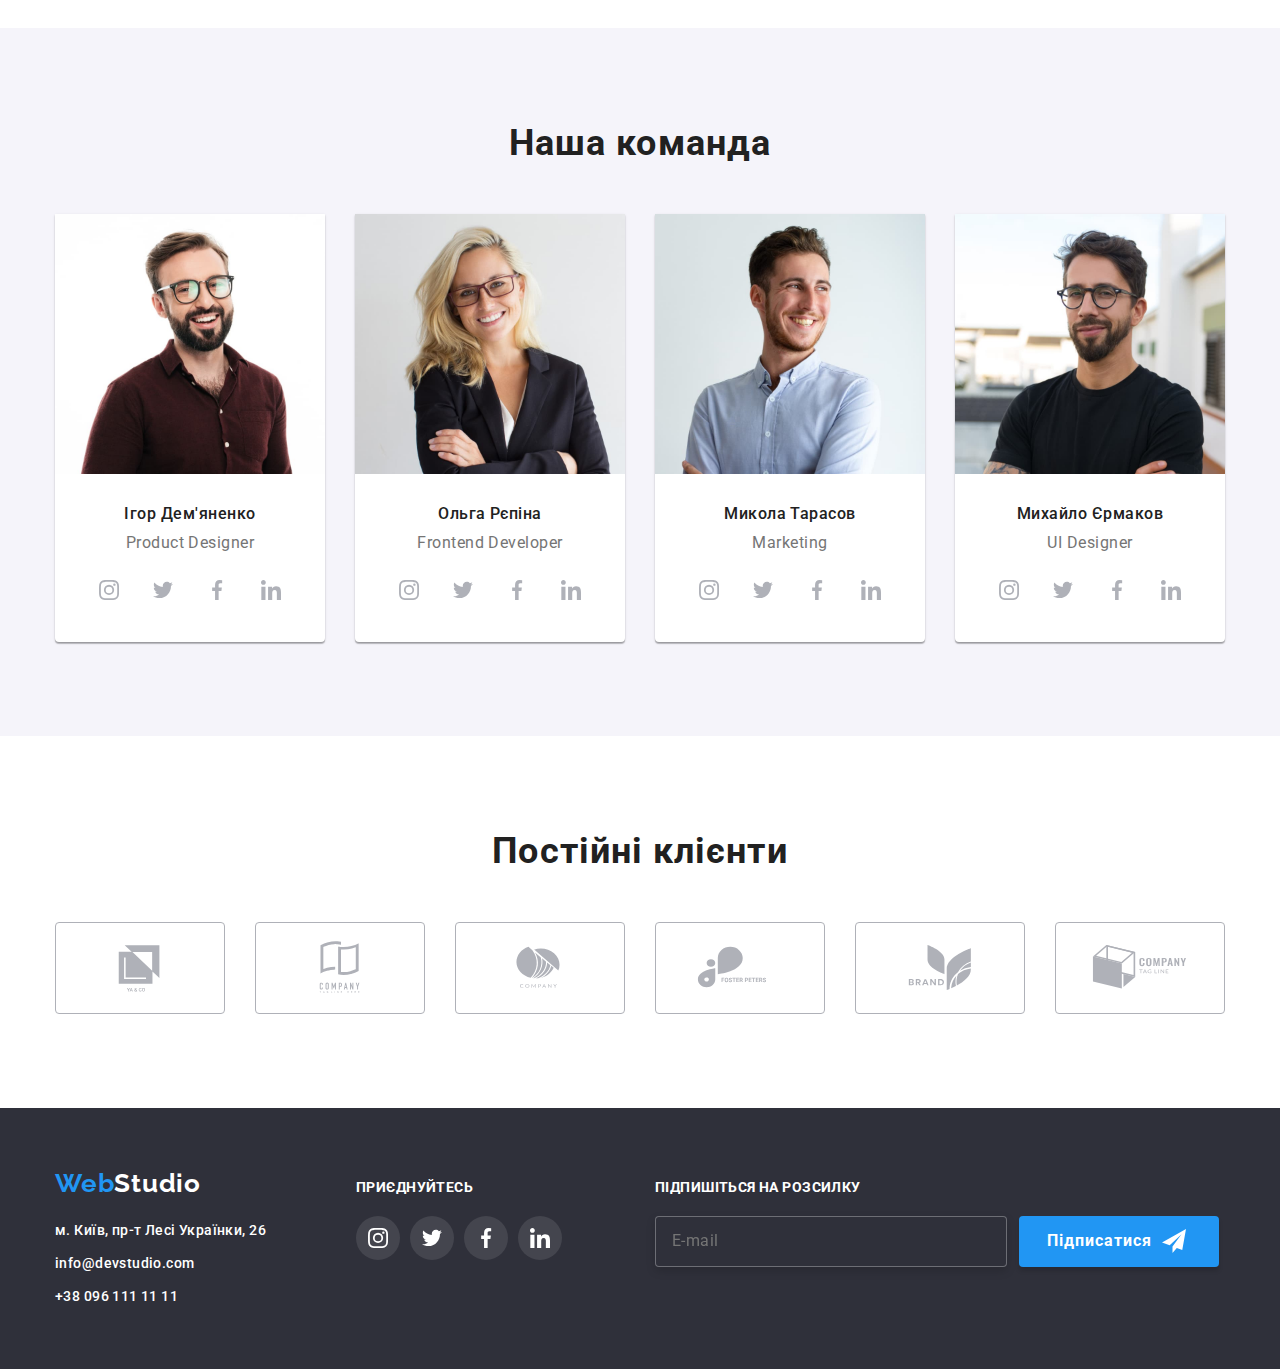
==== commit ab106eac: "Розбивка по БЕМ" ====
--- a/index.html
+++ b/index.html
@@ -12,29 +12,31 @@
     rel="stylesheet" />
   <link rel="stylesheet"
     href="https://cdnjs.cloudflare.com/ajax/libs/modern-normalize/1.1.0/modern-normalize.min.css" />
-  <link rel="stylesheet" href="./css/styles.css" />
+  <link rel="stylesheet" href="./css/main.min.css" />
 </head>
 
 <body>
   <!--Шапка-->
   <header>
     <div class="container main">
-      <nav class="main-naf">
-        <a href="./index.html" class="logo">Web<span class="stydio">Studio</span> </a>
-        <ul class="site-nav">
-          <li class="item"><a href="./index.html" class="link current">Студія</a></li>
-          <li class="item"><a href="./portfolio.html" class="link">Портфоліо</a></li>
-          <li class="item"><a href="#" class="link">Контакти</a></li>
+      <nav class="main__nav">
+        <a href="./index.html" class="main__logo">Web<span class="main__stydio">Studio</span> </a>
+        <ul class="main__site">
+          <li class="main__item"><a href="./index.html" class="main__link current">Студія</a></li>
+          <li class="main__item"><a href="./portfolio.html" class="main__link">Портфоліо</a></li>
+          <li class="main__item"><a href="#" class="main__link">Контакти</a></li>
         </ul>
       </nav>
-      <ul class="contacts-nav">
-        <li class="item">
-          <a href="mailto:info@devstudio.com" class="contact-link"><svg class="icon-header" width="16" height="12">
+      <ul class="main__contacts">
+        <li class="main__contacts__item">
+          <a href="mailto:info@devstudio.com" class="main__contact__link"><svg class="main__contacts__svg" width="16"
+              height="12">
               <use href="./images/icons/icons.svg#icon-email"></use>
             </svg>info@devstudio.com</a>
         </li>
-        <li class="item">
-          <a href="tel:+380961111111" class="contact-link"><svg class="icon-header" width="10" height="16">
+        <li class="main__contacts__item">
+          <a href="tel:+380961111111" class="main__contact__link"><svg class="main__contacts__svg" width="10"
+              height="16">
               <use href="./images/icons/icons.svg#icon-smartphone"></use>
             </svg>+38 096 111 11 11</a>
         </li>
@@ -42,12 +44,12 @@
     </div>
   </header>
   <!-- Контент -->
-  <main class="">
+  <main>
     <!--Банер-->
     <section class="hero">
       <div class="container">
-        <h1 class="baner-title">Ефективні рішення для вашого бізнесу</h1>
-        <button class="baner-button pointer" data-modal-open type="button">Замовити послугу</button>
+        <h1 class="hero__title">Ефективні рішення для вашого бізнесу</h1>
+        <button class="hero__button pointer" data-modal-open type="button">Замовити послугу</button>
         <!-- Модальне вікно -->
         <div class="backdrop is-hidden" data-modal>
           <div class="modal">
@@ -159,128 +161,128 @@
     </section>
     <!--Чим ми займаємося-->
     <section class="work container">
-      <h2 class="work-title">Чим ми займаємося</h2>
-      <ul class="work-list">
-        <li class="item">
-          <div class="item-img">
-            <img class="img-box" src="./images/box/box-1.jpg" alt="Десктопні додатки" width="370" />
-            <h3 class="item-name">Десктопні додатки</h3>
+      <h2 class="work__title">Чим ми займаємося</h2>
+      <ul class="work__list">
+        <li class="work__item">
+          <div class="work__img">
+            <img src="./images/box/box-1.jpg" alt="Десктопні додатки" width="370" />
+            <h3 class="work__name">Десктопні додатки</h3>
           </div>
         </li>
-        <li class="item">
-          <div class="item-img">
+        <li class="work__item">
+          <div class="work__img">
             <img src="./images/box/box-2.jpg" alt="Мобільні додатки" width="370" />
-            <h3 class="item-name">Мобільні додатки</h3>
+            <h3 class="work__name">Мобільні додатки</h3>
           </div>
         </li>
-        <li class="item">
-          <div class="item-img">
+        <li class="work__item">
+          <div class="work__img">
             <img src="./images/box/box-3.jpg" alt="Дизайнерські рішення" width="370" />
-            <h3 class="item-name">Дизайнерські рішення</h3>
+            <h3 class="work__name">Дизайнерські рішення</h3>
           </div>
         </li>
       </ul>
     </section>
     <!--Наша команда-->
-    <section class="section command-color">
+    <section class="section command">
       <div class="container">
-        <h2 class="command-title">Наша команда</h2>
-        <ul class="command-list">
-          <li class="item">
+        <h2 class="command__title">Наша команда</h2>
+        <ul class="command__list">
+          <li class="command__item">
             <img src="./images/foto/foto-1.jpg" alt="Ігор Дем'яненко" width="300" />
-            <div class="content">
-              <h3 class="surname-title">Ігор Дем'яненко</h3>
-              <p class="position">Product Designer</p>
-            </div>
-            <ul class="social-icons">
-              <li><a class="social-link" href="#"><svg class="icon-social" width="20" height="20">
+            <div class="command__content">
+              <h3 class="command__surname__title">Ігор Дем'яненко</h3>
+              <p class="command__position">Product Designer</p>
+            </div>
+            <ul class="social__icons">
+              <li><a class="social__link" href="#"><svg class="social__svg" width="20" height="20">
                     <use href=" ./images/icons/icons.svg#icon-instagram"></use>
                   </svg>
                 </a></li>
-              <li><a class="social-link" href="#"><svg class="icon-social" width="20" height="20">
+              <li><a class="social__link" href="#"><svg class="social__svg" width="20" height="20">
                     <use href="./images/icons/icons.svg#icon-twitter"></use>
                   </svg></a></li>
-              <li><a class="social-link" href="#">
-                  <svg class="icon-social" width="20" height="20">
+              <li><a class="social__link" href="#">
+                  <svg class="social__svg" width="20" height="20">
                     <use href="./images/icons/icons.svg#icon-facebook"></use>
                   </svg>
                 </a></li>
-              <li><a class="social-link" href="#"><svg class="icon-social" width="20" height="20">
+              <li><a class="social__link" href="#"><svg class="social__svg" width="20" height="20">
                     <use href="./images/icons/icons.svg#icon-linkedin"></use>
                   </svg></a></li>
             </ul>
           </li>
-          <li class="item">
+          <li class="command__item">
             <img src="./images/foto/foto-2.jpg" alt="Ольга Рєпіна" width="300" />
-            <div class="content">
-              <h3 class="surname-title">Ольга Рєпіна</h3>
-              <p class="position">Frontend Developer</p>
-            </div>
-            <ul class="social-icons">
-              <li><a class="social-link" href="#"><svg class="icon-social" width="20" height="20">
+            <div class="command__content">
+              <h3 class="command__surname__title">Ольга Рєпіна</h3>
+              <p class="command__position">Frontend Developer</p>
+            </div>
+            <ul class="social__icons">
+              <li><a class="social__link" href="#"><svg class="social__svg" width="20" height="20">
                     <use href=" ./images/icons/icons.svg#icon-instagram"></use>
                   </svg>
                 </a></li>
-              <li><a class="social-link" href="#"><svg class="icon-social" width="20" height="20">
+              <li><a class="social__link" href="#"><svg class="social__svg" width="20" height="20">
                     <use href="./images/icons/icons.svg#icon-twitter"></use>
                   </svg></a></li>
-              <li><a class="social-link" href="#">
-                  <svg class="icon-social" width="20" height="20">
+              <li><a class="social__link" href="#">
+                  <svg class="social__svg" width="20" height="20">
                     <use href="./images/icons/icons.svg#icon-facebook"></use>
                   </svg>
                 </a></li>
-              <li><a class="social-link" href="#"><svg class="icon-social" width="20" height="20">
+              <li><a class="social__link" href="#"><svg class="social__svg" width="20" height="20">
                     <use href="./images/icons/icons.svg#icon-linkedin"></use>
                   </svg></a></li>
             </ul>
           </li>
-          <li class="item">
+          <li class="command__item">
             <img src="./images/foto/foto-3.jpg" alt="Микола Тарасов" width="300" />
-            <div class="content">
-              <h3 class="surname-title">Микола Тарасов</h3>
-              <p class="position">Marketing</p>
-            </div>
-            <ul class="social-icons">
+            <div class="command__content">
+              <h3 class="command__surname__title">Микола Тарасов</h3>
+              <p class="command__position">Marketing</p>
+            </div>
+            <ul class="social__icons">
               <li>
-                <a class="social-link" href="#">
-                  <svg class="icon-social" width="20" height="20">
+                <a class="social__link" href="#">
+                  <svg class="social__svg" width="20" height="20">
                     <use href=" ./images/icons/icons.svg#icon-instagram"></use>
                   </svg>
                 </a>
               </li>
-              <li><a class="social-link" href="#"><svg class="icon-social" width="20" height="20">
+              <li><a class="social__link" href="#"><svg class="social__svg" width="20" height="20">
                     <use href="./images/icons/icons.svg#icon-twitter"></use>
                   </svg></a></li>
-              <li><a class="social-link" href="#">
-                  <svg class="icon-social" width="20" height="20">
+              <li><a class="social__link" href="#">
+                  <svg class="social__svg" width="20" height="20">
                     <use href="./images/icons/icons.svg#icon-facebook"></use>
                   </svg>
                 </a></li>
-              <li><a class="social-link" href="#"><svg class="icon-social" width="20" height="20">
+              <li><a class="social__link" href="#"><svg class="social__svg" width="20" height="20">
                     <use href="./images/icons/icons.svg#icon-linkedin"></use>
                   </svg></a></li>
             </ul>
           </li>
-          <li class="item">
+          <li class="command__item">
             <img src="./images/foto/foto-4.jpg" alt="Михайло Єрмаков" width="300" />
-            <div class="content">
-              <h3 class="surname-title">Михайло Єрмаков</h3>
-              <p class="position">UI Designer</p>
-            </div>
-            <ul class="social-icons">
-              <li><a class="social-link" href="#"><svg class="icon-social" width="20" height="20">
+            <div class="command__content">
+              <h3 class="command__surname__title">Михайло Єрмаков</h3>
+              <p class="command__position">UI Designer</p>
+            </div>
+            <ul class="social__icons">
+              <li><a class="social__link" href="#"><svg class="social__svg" width="20" height="20">
                     <use href=" ./images/icons/icons.svg#icon-instagram"></use>
                   </svg>
                 </a></li>
-              <li><a class="social-link" href="#"><svg class="icon-social" width="20" height="20">
+              <li><a class="social__link" href="#"><svg class="social__svg" width="20" height="20">
                     <use href="./images/icons/icons.svg#icon-twitter"></use>
                   </svg></a></li>
-              <li><a class="social-link" href="#">
-                  <svg class="icon-social" width="20" height="20">
+              <li><a class="social__link" href="#">
+                  <svg class="social__svg" width="20" height="20">
                     <use href="./images/icons/icons.svg#icon-facebook"></use>
                   </svg>
                 </a></li>
-              <li><a class="social-link" href="#"><svg class="icon-social" width="20" height="20">
+              <li><a class="social__link" href="#"><svg class="social__svg" width="20" height="20">
                     <use href="./images/icons/icons.svg#icon-linkedin"></use>
                   </svg></a></li>
             </ul>
@@ -292,45 +294,45 @@
     <section class="container">
       <div class="section">
         <h2 class="client">Постійні клієнти</h2>
-        <ul class="client-icons">
-          <li class="client-section">
-            <a class="client-link" href="#">
-              <svg class="icon-client">
+        <ul class="client__icons">
+          <li>
+            <a class="client__link" href="#">
+              <svg class="client__svg">
                 <use href="./images/icons/icons.svg#icon-group1"></use>
               </svg>
             </a>
           </li>
-          <li class="client-section">
-            <a class="client-link" href="#">
-              <svg class="icon-client">
+          <li>
+            <a class="client__link" href="#">
+              <svg class="client__svg">
                 <use href="./images/icons/icons.svg#icon-group2"></use>
               </svg>
             </a>
           </li>
-          <li class="client-section">
-            <a class="client-link" href="#">
-              <svg class="icon-client">
+          <li>
+            <a class="client__link" href="#">
+              <svg class="client__svg">
                 <use href="./images/icons/icons.svg#icon-group3"></use>
               </svg>
             </a>
           </li>
-          <li class="client-section">
-            <a class="client-link" href="#">
-              <svg class="icon-client">
+          <li>
+            <a class="client__link" href="#">
+              <svg class="client__svg">
                 <use href="./images/icons/icons.svg#icon-group4"></use>
               </svg>
             </a>
           </li>
-          <li class="client-section">
-            <a class="client-link" href="#">
-              <svg class="icon-client">
+          <li>
+            <a class="client__link" href="#">
+              <svg class="client__svg">
                 <use href="./images/icons/icons.svg#icon-group5"></use>
               </svg>
             </a>
           </li>
-          <li class="client-section">
-            <a class="client-link" href="#">
-              <svg class="icon-client">
+          <li>
+            <a class="client__link" href="#">
+              <svg class="client__svg">
                 <use href="./images/icons/icons.svg#icon-group6"></use>
               </svg>
             </a>
@@ -342,52 +344,53 @@
   <!--Підвал-->
   <footer>
     <div class="container">
-      <div class="box-footer">
+      <div class="box__footer">
         <div>
-          <a href="./index.html" class="logo-footer">Web<span class="stydio-footer">Studio<span></a>
+          <a href="./index.html" class="footer__logo">Web<span class="footer__stydio">Studio<span></a>
           <address>
-            <ul class="address-nav">
-              <li class="addres-https">
+            <ul class="footer__address__nav">
+              <li class="footer__addres__https">
                 <a href="https://goo.gl/maps/YAiDTw7QHnEAMbG56" target="_blank" rel="noopener noreferrer nofollow"
-                  class="link">м.
+                  class="footer__address__link">м.
                   Київ, пр-т Лесі Українки, 26</a>
               </li>
-              <li class="mail">
-                <a href="mailto:info@devstudio.com" class="nav-link">info@devstudio.com</a>
+              <li class="footer__address__mail">
+                <a href="mailto:info@devstudio.com" class="footer__address__link">info@devstudio.com</a>
               </li>
-              <li class="tel">
-                <a href="tel:+380961111111" class="nav-link">+38 096 111 11 11</a>
+              <li class="footer__address__tel">
+                <a href="tel:+380961111111" class="footer__address__link">+38 096 111 11 11</a>
               </li>
             </ul>
           </address>
         </div>
-        <div class="box-social">
-          <h2 class="social-footer">приєднуйтесь</h2>
-          <ul class="footer-social-icons">
-            <li><a class="footer-social-link" href="#"><svg class="footer-icon-social" width="20" height="20">
+        <div class="footer__box__social">
+          <h2 class="footer__box__name">приєднуйтесь</h2>
+          <ul class="footer__social__icons">
+            <li><a class="footer__social__link" href="#"><svg class="footer__icon__social" width="20" height="20">
                   <use href=" ./images/icons/icons.svg#icon-instagram"></use>
                 </svg>
               </a></li>
-            <li><a class="footer-social-link" href="#"><svg class="footer-icon-social" width="20" height="20">
+            <li><a class="footer__social__link" href="#"><svg class="footer__icon__social" width="20" height="20">
                   <use href="./images/icons/icons.svg#icon-twitter"></use>
                 </svg></a></li>
-            <li><a class="footer-social-link" href="#">
-                <svg class="footer-icon-social" width="20" height="20">
+            <li><a class="footer__social__link" href="#">
+                <svg class="footer__icon__social" width="20" height="20">
                   <use href="./images/icons/icons.svg#icon-facebook"></use>
                 </svg>
               </a></li>
-            <li><a class="footer-social-link" href="#"><svg class="footer-icon-social" width="20" height="20">
+            <li><a class="footer__social__link" href="#"><svg class="footer__icon__social" width="20" height="20">
                   <use href="./images/icons/icons.svg#icon-linkedin"></use>
                 </svg></a></li>
           </ul>
         </div>
-        <div class="box-form">
-          <h2 class="form-item">Підпишіться на розсилку</h2>
-          <form class="footer-form-name">
+        <!-- Форма в футері -->
+        <div class="footer__box__form">
+          <h2 class="form__item">Підпишіться на розсилку</h2>
+          <form class="form__name">
             <label for="mail"></label>
-            <input class="footer-form-label" type="email" name="mail" id="mail" placeholder="E-mail">
-            <button type="submit" class="footer-form-button pointer">Підписатися
-              <svg class="footer-form-icon">
+            <input class="form__label" type="email" name="mail" id="mail" placeholder="E-mail">
+            <button type="submit" class="form__button pointer">Підписатися
+              <svg class="form__icon">
                 <use href="./images/icons/icons.svg#icon-send"></use>
               </svg>
             </button>
--- a/css/main.min.css
+++ b/css/main.min.css
@@ -0,0 +1,2 @@
+:root{--primary-text-color: #757575;--title-text-color: #212121;--h1-text-color: #ffffff;--accent-color: #2196f3;--logo-primary-text-color: #2196f3;--logo-title-text-color: #000000;--nav-primary-text-color: #212121;--email-tel-color-footer: rgba(255, 255, 255, 0.6);--primary-fon-color: #ffffff;--primary-color-footer: #2f303a}.visually-hidden{position:absolute;white-space:nowrap;width:1px;height:1px;overflow:hidden;border:0;padding:0;clip:rect(0 0 0 0);-webkit-clip-path:inset(50%);clip-path:inset(50%);margin:-1px}body{background-color:var(--primary-fon-color);color:var(--primary-text-color);font-family:roboto, sans-serif}ul{padding:0;margin:0;list-style:none}a{text-decoration:none}img{display:block;max-width:100%;height:auto}.section{padding-top:94px;padding-bottom:94px}.container{margin-left:auto;margin-right:auto;width:1200px;padding-left:15px;padding-right:15px}.backdrop{position:fixed;top:0;left:0;width:100%;height:100%;z-index:2;background-color:rgba(0,0,0,0.2);opacity:1;-webkit-transition:opacity 250ms cubic-bezier(0.4, 0, 0.2, 1);transition:opacity 250ms cubic-bezier(0.4, 0, 0.2, 1)}.is-hidden{opacity:0;pointer-events:none;visibility:hidden}.is-hidden .modal{-webkit-transform:scale(0.9) translate(-50%, -50%);transform:scale(0.9) translate(-50%, -50%)}.modal{position:absolute;top:50%;left:50%;-webkit-transform:scale(1) translate(-50%, -50%);transform:scale(1) translate(-50%, -50%);height:580px;width:530px;background-color:var(--primary-fon-color);-webkit-box-shadow:0px 1px 3px rgba(0,0,0,0.12),0px 1px 1px rgba(0,0,0,0.14),0px 2px 1px rgba(0,0,0,0.2);box-shadow:0px 1px 3px rgba(0,0,0,0.12),0px 1px 1px rgba(0,0,0,0.14),0px 2px 1px rgba(0,0,0,0.2);border-radius:4px;-webkit-transition:-webkit-transform 250ms cubic-bezier(0.4, 0, 0.2, 1);transition:-webkit-transform 250ms cubic-bezier(0.4, 0, 0.2, 1);transition:transform 250ms cubic-bezier(0.4, 0, 0.2, 1);transition:transform 250ms cubic-bezier(0.4, 0, 0.2, 1), -webkit-transform 250ms cubic-bezier(0.4, 0, 0.2, 1)}.button-close{position:absolute;top:8px;right:8px;width:30px;height:30px;padding:5px;border:1px solid rgba(0,0,0,0.1);border-radius:50%;background-color:#ffffff}.icon-close{display:-webkit-box;display:-ms-flexbox;display:flex;background-color:#ffffff;fill:#000000;-webkit-transition:fill 250ms cubic-bezier(0.4, 0, 0.2, 1);transition:fill 250ms cubic-bezier(0.4, 0, 0.2, 1)}.icon-close:focus,.icon-close:hover{fill:var(--accent-color)}.form-name{margin-top:0;margin-bottom:12px;padding-top:40px;font-weight:700;font-size:20px;line-height:1.15;text-align:center;letter-spacing:0.03em;color:#212121}textarea{resize:none;height:120px;padding:12px 15px;font-weight:400;font-size:16px;line-height:1.17;letter-spacing:0.01em}.form-field{position:relative;display:-webkit-box;display:-ms-flexbox;display:flex;-webkit-box-orient:vertical;-webkit-box-direction:normal;-ms-flex-direction:column;flex-direction:column;margin-bottom:10px;margin-left:40px;margin-right:40px}.form-field input{padding-left:42px;height:40px;width:448px}.form-field label{margin-top:0;margin-bottom:0;margin-bottom:4px;font-weight:400;font-size:12px;line-height:1.16;text-align:left;letter-spacing:0.01em;color:#757575}.form-field form-icon{fill:var(--accent-color)}.form-comment{display:-webkit-box;display:-ms-flexbox;display:flex;-webkit-box-orient:vertical;-webkit-box-direction:normal;-ms-flex-direction:column;flex-direction:column;margin-bottom:20px;margin-left:40px;margin-right:40px}.form-comment label{margin-top:0;margin-bottom:0;margin-bottom:4px;font-weight:400;font-size:12px;line-height:1.16;text-align:left;letter-spacing:0.01em;color:#757575}.check label{padding-top:0;padding-bottom:0;font-size:14px;line-height:1.71;letter-spacing:0.03em;color:#757575}.check a{padding-top:0;padding-bottom:0;font-size:14px;line-height:1.71;letter-spacing:0.03em;-webkit-text-decoration-line:underline;text-decoration-line:underline;color:#2196f3}.form-icon{display:inline-block;position:absolute;top:50%;left:12px;fill:#212121}.modal-input{outline-style:none;border:1px solid rgba(33,33,33,0.2);border-radius:4px}.modal-input:focus ~ .form-icon{fill:var(--accent-color)}.modal-input:focus{border:1px solid var(--accent-color)}.checkbox{display:-webkit-box;display:-ms-flexbox;display:flex;-webkit-box-align:center;-ms-flex-align:center;align-items:center}.checkbox .icon-wrapper{display:-webkit-box;display:-ms-flexbox;display:flex;-webkit-box-align:center;-ms-flex-align:center;align-items:center;-webkit-box-pack:center;-ms-flex-pack:center;justify-content:center;width:16px;height:15px;margin-right:8px;border:2px solid #000000;border-radius:2px}.checkbox .agree-icon{fill:transparent}.check-line{margin-bottom:30px;margin-left:51px;text-align:left}.check-line input:checked+.checkbox .icon-wrapper{background-color:var(--accent-color);border:none}.check-line input:checked+.checkbox .agree-icon{fill:var(--primary-fon-color)}.form-button{min-width:200px;height:50px;border:none;font-weight:700;font-size:16px;line-height:1.88;letter-spacing:0.06em;color:#ffffff;background:#2196f3;-webkit-box-shadow:0px 4px 4px rgba(0,0,0,0.15);box-shadow:0px 4px 4px rgba(0,0,0,0.15);border-radius:4px;-webkit-transition:background-color 250ms cubic-bezier(0.4, 0, 0.2, 1);transition:background-color 250ms cubic-bezier(0.4, 0, 0.2, 1)}.form-button:hover,.form-button:focus{background:#188ce8}.hero__button{border-radius:4px;padding:10px 32px;min-width:216px;text-align:center;border:none;font-weight:700;font-size:16px;line-height:1.88;letter-spacing:0.06em;background-color:var(--accent-color);color:var(--h1-text-color);-webkit-transition:background-color 250ms cubic-bezier(0.4, 0, 0.2, 1);transition:background-color 250ms cubic-bezier(0.4, 0, 0.2, 1)}.hero__button:hover,.hero__button :focus{background-color:#188ce8}.form__button{-webkit-box-align:center;-ms-flex-align:center;align-items:center;display:-webkit-box;display:-ms-flexbox;display:flex;margin-top:0;margin-bottom:0;margin-left:12px;min-width:200px;padding:10px 28px;border:none;font-weight:700;font-size:16px;line-height:1.9;align-items:center;text-align:center;letter-spacing:0.06em;color:#ffffff;background:#2196f3;-webkit-box-shadow:0px 4px 4px rgba(0,0,0,0.15);box-shadow:0px 4px 4px rgba(0,0,0,0.15);border-radius:4px}.form__icon{margin-left:10px;width:24px;height:24px}.social__icons{display:-webkit-box;display:-ms-flexbox;display:flex;-webkit-box-pack:justify;-ms-flex-pack:justify;justify-content:space-between;padding-left:32px;padding-right:32px;padding-bottom:30px}.social__link{display:-webkit-box;display:-ms-flexbox;display:flex;-webkit-box-pack:center;-ms-flex-pack:center;justify-content:center;-webkit-box-align:center;-ms-flex-align:center;align-items:center;width:44px;height:44px;border-radius:50%;color:#afb1b8;-webkit-transition:background-color 250ms cubic-bezier(0.4, 0, 0.2, 1),color 250ms cubic-bezier(0.4, 0, 0.2, 1);transition:background-color 250ms cubic-bezier(0.4, 0, 0.2, 1),color 250ms cubic-bezier(0.4, 0, 0.2, 1)}.social__link:hover,.social__link:focus{background-color:var(--accent-color);color:var(--primary-fon-color)}.social__svg{fill:currentColor}.footer__box__social{margin-left:70px}.footer__box__name{margin-top:0;margin-bottom:20px;font-weight:700;font-size:14px;line-height:1.14;letter-spacing:0.03em;text-transform:uppercase;color:var(--primary-fon-color)}.footer__social__icons{display:-webkit-box;display:-ms-flexbox;display:flex;-webkit-box-pack:justify;-ms-flex-pack:justify;justify-content:space-between}.footer__social__icons li+li{margin-left:10px}.footer__social__link{display:-webkit-box;display:-ms-flexbox;display:flex;-webkit-box-pack:center;-ms-flex-pack:center;justify-content:center;-webkit-box-align:center;-ms-flex-align:center;align-items:center;width:44px;height:44px;border-radius:50%;color:var(--primary-fon-color);background-color:rgba(255,255,255,0.1);-webkit-transition:background-color 250ms cubic-bezier(0.4, 0, 0.2, 1);transition:background-color 250ms cubic-bezier(0.4, 0, 0.2, 1)}.footer__social__link:hover,.footer__social__link:focus{background-color:var(--accent-color);color:var(--primary-fon-color)}.footer__icon__social{fill:currentColor}header{border:1px solid #ececec;background:#ffffff}.main{display:-webkit-box;display:-ms-flexbox;display:flex;-webkit-box-align:center;-ms-flex-align:center;align-items:center}.main__nav{display:-webkit-box;display:-ms-flexbox;display:flex;-webkit-box-align:center;-ms-flex-align:center;align-items:center}.main__logo{font-family:Raleway;font-weight:700;font-size:26px;line-height:1.19;letter-spacing:0.03em;color:var(--logo-primary-text-color)}.main__stydio{color:var(--title-text-color)}.main__site{display:-webkit-box;display:-ms-flexbox;display:flex;margin-left:93px}.main__site .main__item+.main__item{margin-left:50px}.main__link{display:block;font-weight:500;font-size:14px;line-height:1.14;letter-spacing:0.02em;padding-top:32px;padding-bottom:32px;color:#212121;-webkit-transition:color 250ms cubic-bezier(0.4, 0, 0.2, 1);transition:color 250ms cubic-bezier(0.4, 0, 0.2, 1)}.main__link .current{color:var(--accent-color)}.main__link:hover,.main__link:focus{color:var(--accent-color)}.main__link.current{position:relative}.current::after{content:'';position:absolute;left:0;bottom:-1px;display:block;width:100%;height:4px;background-color:var(--accent-color);border-radius:2px}.main__contacts{display:-webkit-box;display:-ms-flexbox;display:flex;margin-left:auto}.main__contacts__item+.main__contacts__item{margin-left:50px}a{font-weight:500;font-size:14px;line-height:1.14;letter-spacing:0.02em;color:var(--primary-text-color);-webkit-transition:color 250ms cubic-bezier(0.4, 0, 0.2, 1);transition:color 250ms cubic-bezier(0.4, 0, 0.2, 1)}.main__contact__link{margin-right:30px}.main__contact__link:hover,.main__contact__link:focus{color:var(--accent-color);fill:var(--accent-color)}.main__contacts__svg{margin-right:10px;fill:currentColor;-webkit-transition:fill 250ms cubic-bezier(0.4, 0, 0.2, 1);transition:fill 250ms cubic-bezier(0.4, 0, 0.2, 1)}.hero{padding-top:200px;padding-bottom:200px;text-align:center;max-width:1600px;min-height:600px;margin-left:auto;margin-right:auto;background-image:-webkit-gradient(linear, left top, right top, from(rgba(47,48,58,0.4)), to(rgba(47,48,58,0.4))),url(../images/hiro.jpg);background-image:linear-gradient(to right, rgba(47,48,58,0.4), rgba(47,48,58,0.4)),url(../images/hiro.jpg);background-repeat:no-repeat;background-position:center;background-size:cover}.hero .hero__title{margin-top:0;margin-bottom:30px;margin-left:auto;margin-right:auto;width:696px;height:120px;left:452px;top:280px;font-weight:900;font-size:44px;line-height:1.36;letter-spacing:0.06em;text-align:center;text-transform:uppercase;color:var(--h1-text-color)}.baner .container{text-align:center;padding:200px 0}.title{margin-top:0;margin-bottom:10px;color:var(--title-text-color)}.section-list{display:-webkit-box;display:-ms-flexbox;display:flex;font-size:14px;line-height:1.71;letter-spacing:0.03em}.section-list .item+.item{margin-left:30px}.icon{margin-bottom:30px;display:-webkit-box;display:-ms-flexbox;display:flex;width:270px;height:120px;-webkit-box-align:center;-ms-flex-align:center;align-items:center;-webkit-box-pack:center;-ms-flex-pack:center;justify-content:center;background:#f5f4fa;border-radius:4px}.icon-imeg{width:70px;height:70px}.section-title .title{font-weight:700;font-size:14px;line-height:1.14;letter-spacing:0.03em;color:var(--title-text-color)}.section-title .options{margin-top:0;margin-bottom:0;font-size:14px;line-height:1.71;letter-spacing:0.03em}.work{padding-bottom:94px}.work__title{margin-top:0;margin-bottom:50px;font-weight:700;font-size:36px;line-height:1.17;text-align:center;letter-spacing:0.03em;color:var(--nav-primary-text-color)}.work__list{display:-webkit-box;display:-ms-flexbox;display:flex}.work__list .work__item+.work__item{margin-left:30px}.work__img{position:relative;-webkit-box-pack:justify;-ms-flex-pack:justify;justify-content:space-between;z-index:1}.work__name{margin-top:0;margin-bottom:0;padding-top:25px;padding-bottom:25px;width:370px;position:absolute;bottom:0;right:0;font-weight:700;font-size:14px;line-height:1.14;text-align:center;letter-spacing:0.03em;text-transform:uppercase;background-color:rgba(47,48,58,0.8);color:var(--h1-text-color)}.command{background-color:#f5f4fa}.command__title{margin-top:0;margin-bottom:50px;font-weight:700;font-size:36px;line-height:1.17;text-align:center;letter-spacing:0.03em;color:var(--title-text-color)}.command__list{display:-webkit-box;display:-ms-flexbox;display:flex}.command__list .command__item+.command__item{margin-left:30px}.command__list .command__item{-webkit-box-shadow:0px 1px 3px rgba(0,0,0,0.12),0px 1px 1px rgba(0,0,0,0.14),0px 2px 1px rgba(0,0,0,0.2);box-shadow:0px 1px 3px rgba(0,0,0,0.12),0px 1px 1px rgba(0,0,0,0.14),0px 2px 1px rgba(0,0,0,0.2);border-radius:0px 0px 4px 4px;background:var(--primary-fon-color)}.command__content{padding-top:30px;padding-left:10px;padding-right:10px}.command__surname__title{margin-top:0;margin-bottom:10px;font-weight:500;font-size:16px;line-height:1.19;text-align:center;letter-spacing:0.03em;color:var(--nav-primary-text-color)}.command__position{margin-top:0;margin-bottom:16px;font-size:16px;line-height:1.19;text-align:center;letter-spacing:0.03em}.client{margin-top:0;margin-bottom:50px;font-weight:700;font-size:36px;line-height:1.17;text-align:center;letter-spacing:0.03em;color:var(--nav-primary-text-color)}.client__icons{display:-webkit-box;display:-ms-flexbox;display:flex;-webkit-box-pack:justify;-ms-flex-pack:justify;justify-content:space-between}.client__link{display:-webkit-box;display:-ms-flexbox;display:flex;-webkit-box-align:center;-ms-flex-align:center;align-items:center;-webkit-box-pack:center;-ms-flex-pack:center;justify-content:center;width:170px;height:92px;fill:#afb1b8;border:1px solid #afb1b8;border-radius:4px;-webkit-transition:border 250ms cubic-bezier(0.4, 0, 0.2, 1);transition:border 250ms cubic-bezier(0.4, 0, 0.2, 1)}.client__link:hover,.client__link:focus{fill:#2196f3;border:1px solid var(--accent-color)}.client__svg{width:106px;height:66px;-webkit-transition:fill 250ms cubic-bezier(0.4, 0, 0.2, 1);transition:fill 250ms cubic-bezier(0.4, 0, 0.2, 1)}footer{background-color:#2f303a;padding-top:60px;padding-bottom:60px}.box__footer{display:-webkit-box;display:-ms-flexbox;display:flex;-webkit-box-align:baseline;-ms-flex-align:baseline;align-items:baseline}.footer__logo{display:block;margin-bottom:20px;font-family:Raleway;font-weight:700;font-size:26px;line-height:1.19;letter-spacing:0.03em;color:var(--logo-primary-text-color)}.footer__stydio{color:var(--h1-text-color)}.footer__address__nav{width:231px}.footer__address__nav .footer__address__link{font-family:'Roboto';font-size:14px;line-height:1.71;letter-spacing:0.03em;font-style:initial;color:var(--h1-text-color);-webkit-transition:color 250ms cubic-bezier(0.4, 0, 0.2, 1);transition:color 250ms cubic-bezier(0.4, 0, 0.2, 1)}.footer__address__nav .footer__address__link:hover,.footer__address__nav .footer__address__link:focus{color:var(--accent-color)}.footer__addres__https{margin-top:0;margin-bottom:9px}.footer__address__mail{margin-top:0;margin-bottom:9px}.footer__address__link{font-family:'Roboto';font-size:14px;line-height:1.71;letter-spacing:0.03em;font-style:initial;color:rgba(255,255,255,0.6);-webkit-transition:color 250ms cubic-bezier(0.4, 0, 0.2, 1);transition:color 250ms cubic-bezier(0.4, 0, 0.2, 1)}.footer__address__link:hover,.footer__address__link:focus{color:var(--accent-color)}.footer__address__tel{margin-top:0;margin-bottom:0px}.footer__box__form{display:block;margin-left:93px;width:570px}.form__item{margin-top:0;margin-bottom:20px;font-weight:700;font-size:14px;line-height:1.14;letter-spacing:0.03em;text-transform:uppercase;color:#ffffff}.form__name{display:-webkit-box;display:-ms-flexbox;display:flex}.form__label{margin-top:0;margin-bottom:0;padding-left:16px;width:352px;font-size:16px;line-height:1.25;letter-spacing:0.03em;color:var(--h1-text-color);outline:none;background:#2f303a;border:1px solid rgba(255,255,255,0.3);-webkit-filter:drop-shadow(0px 4px 4px rgba(0,0,0,0.15));filter:drop-shadow(0px 4px 4px rgba(0,0,0,0.15));border-radius:4px;-webkit-transition:border 250ms cubic-bezier(0.4, 0, 0.2, 1);transition:border 250ms cubic-bezier(0.4, 0, 0.2, 1)}.form__label:hover,.form__label:focus{border:1px solid var(--accent-color)}.form__label placeholder{font-size:16px;line-height:1.25;letter-spacing:0.03em;color:rgba(255,255,255,0.6)}.portfolio{padding-top:94px;padding-bottom:94px}.portfolio .button{border:none;border-radius:4px;padding:6px 22px;min-width:73px;font-weight:500;font-size:16px;line-height:1.63;letter-spacing:0.03em;background-color:#f5f4fa;color:var(--nav-primary-text-color);-webkit-transition:color 250ms cubic-bezier(0.4, 0, 0.2, 1),background-color 250ms cubic-bezier(0.4, 0, 0.2, 1),-webkit-box-shadow 250ms cubic-bezier(0.4, 0, 0.2, 1);transition:color 250ms cubic-bezier(0.4, 0, 0.2, 1),background-color 250ms cubic-bezier(0.4, 0, 0.2, 1),-webkit-box-shadow 250ms cubic-bezier(0.4, 0, 0.2, 1);transition:color 250ms cubic-bezier(0.4, 0, 0.2, 1),background-color 250ms cubic-bezier(0.4, 0, 0.2, 1),box-shadow 250ms cubic-bezier(0.4, 0, 0.2, 1);transition:color 250ms cubic-bezier(0.4, 0, 0.2, 1),background-color 250ms cubic-bezier(0.4, 0, 0.2, 1),box-shadow 250ms cubic-bezier(0.4, 0, 0.2, 1),-webkit-box-shadow 250ms cubic-bezier(0.4, 0, 0.2, 1)}.portfolio .button:hover,.portfolio .button:focus{background-color:var(--accent-color);color:var(--h1-text-color);-webkit-box-shadow:0px 1px 1px rgba(0,0,0,0.12),0px 4px 4px rgba(0,0,0,0.06),1px 4px 6px rgba(0,0,0,0.16);box-shadow:0px 1px 1px rgba(0,0,0,0.12),0px 4px 4px rgba(0,0,0,0.06),1px 4px 6px rgba(0,0,0,0.16)}.portfolio__button{display:-webkit-box;display:-ms-flexbox;display:flex;margin-bottom:34px;-webkit-box-pack:center;-ms-flex-pack:center;justify-content:center}.portfolio__button li+li{margin-left:8px}.pointer{cursor:pointer}.flex__container{display:-webkit-box;display:-ms-flexbox;display:flex;-ms-flex-wrap:wrap;flex-wrap:wrap}.portfolio__element:not(:nth-child(3n)){margin-right:30px}.portfolio__element:not(:nth-last-child(-n+3)){margin-bottom:30px}.portfolio__item{display:block;-webkit-transition:-webkit-box-shadow 250ms cubic-bezier(0.4, 0, 0.2, 1);transition:-webkit-box-shadow 250ms cubic-bezier(0.4, 0, 0.2, 1);transition:box-shadow 250ms cubic-bezier(0.4, 0, 0.2, 1);transition:box-shadow 250ms cubic-bezier(0.4, 0, 0.2, 1), -webkit-box-shadow 250ms cubic-bezier(0.4, 0, 0.2, 1)}.portfolio__item:hover .portfolio__overlay,.portfolio__item:focus .portfolio__overlay{-webkit-transform:translateY(0);transform:translateY(0);opacity:1}.portfolio__item:hover,.portfolio__item:focus{opacity:1;-webkit-box-shadow:0px 1px 1px rgba(0,0,0,0.12),0px 4px 4px rgba(0,0,0,0.06),1px 4px 6px rgba(0,0,0,0.16);box-shadow:0px 1px 1px rgba(0,0,0,0.12),0px 4px 4px rgba(0,0,0,0.06),1px 4px 6px rgba(0,0,0,0.16)}.portfolio__overlay{position:absolute;top:0;left:0;width:100%;height:100%;background-color:rgba(33,150,243,0.9);-webkit-transform:translateY(100%);transform:translateY(100%);-webkit-transition:-webkit-transform 250ms cubic-bezier(0.4, 0, 0.2, 1);transition:-webkit-transform 250ms cubic-bezier(0.4, 0, 0.2, 1);transition:transform 250ms cubic-bezier(0.4, 0, 0.2, 1);transition:transform 250ms cubic-bezier(0.4, 0, 0.2, 1), -webkit-transform 250ms cubic-bezier(0.4, 0, 0.2, 1)}.portfolio__item__box{position:relative;overflow:hidden}.portfolio__item__link{display:-webkit-box;display:-ms-flexbox;display:flex;position:absolute;top:50%;left:50%;-webkit-transform:translate(-50%, -50%);transform:translate(-50%, -50%);display:flex;margin-top:0;margin-bottom:0;width:370px;height:294px;padding-top:63px;padding-left:24px;padding-bottom:63px;padding-right:24px;font-size:18px;line-height:1.6;letter-spacing:0.03em;color:var(--h1-text-color)}.section__portfolio{padding:20px 15px;border-left:1px solid #eeeeee;border-bottom:1px solid #eeeeee;border-right:1px solid #eeeeee}.portfolio__title{margin-top:0;margin-bottom:4px;font-weight:700;font-size:18px;line-height:2;letter-spacing:0.06em;color:var(--nav-primary-text-color)}.portfolio__name{margin-top:0;margin-bottom:0;font-size:16px;line-height:1.88;letter-spacing:0.03em;color:var(--primary-text-color)}
+/*# sourceMappingURL=main.min.css.map */